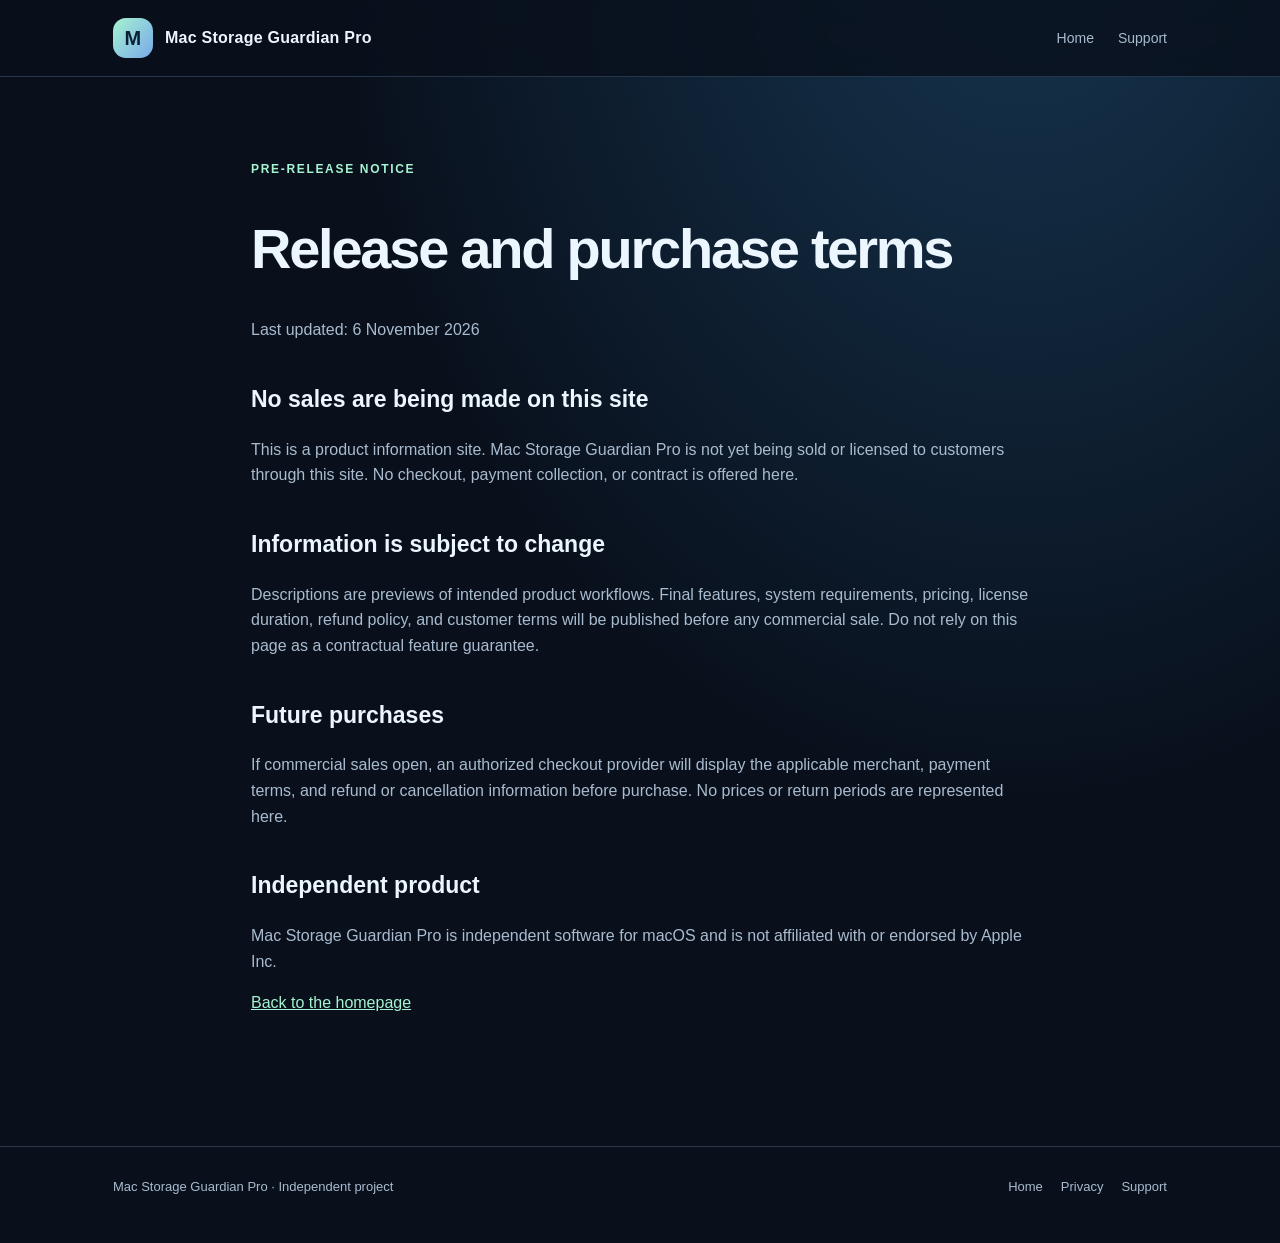
==== terms.html @ fa02486b "Launch public MSG Pro pre-release information site" ====
<!doctype html><html lang="en"><head><meta charset="utf-8"><meta name="viewport" content="width=device-width,initial-scale=1"><title>Release and purchase status — Mac Storage Guardian Pro</title><link rel="stylesheet" href="style.css"></head><body>
<header><div class="shell nav"><a class="brand" href="./"><span class="mark">M</span>Mac Storage Guardian Pro</a><nav class="navlinks"><a href="./">Home</a><a href="support.html">Support</a></nav></div></header>
<main class="article"><span class="kicker">Pre-release notice</span><h1>Release and purchase terms</h1><p>Last updated: 6 November 2026</p>
<h2>No sales are being made on this site</h2><p>This is a product information site. Mac Storage Guardian Pro is not yet being sold or licensed to customers through this site. No checkout, payment collection, or contract is offered here.</p>
<h2>Information is subject to change</h2><p>Descriptions are previews of intended product workflows. Final features, system requirements, pricing, license duration, refund policy, and customer terms will be published before any commercial sale. Do not rely on this page as a contractual feature guarantee.</p>
<h2>Future purchases</h2><p>If commercial sales open, an authorized checkout provider will display the applicable merchant, payment terms, and refund or cancellation information before purchase. No prices or return periods are represented here.</p>
<h2>Independent product</h2><p>Mac Storage Guardian Pro is independent software for macOS and is not affiliated with or endorsed by Apple Inc.</p><p><a href="./">Back to the homepage</a></p></main>
<footer class="foot"><div class="shell footinner"><span>Mac Storage Guardian Pro · Independent project</span><div class="footlinks"><a href="./">Home</a><a href="privacy.html">Privacy</a><a href="support.html">Support</a></div></div></footer></body></html>
---- style.css ----
:root{color-scheme:dark;--bg:#09101c;--surface:#111c2b;--line:#29384b;--text:#ecf6ff;--muted:#a9bbcf;--accent:#a5f3d0;--blue:#9bbcff;--max:1110px}
*{box-sizing:border-box}html{scroll-behavior:smooth}body{margin:0;background:radial-gradient(ellipse at 80% -10%,#163651 0%,transparent 48%),var(--bg);color:var(--text);font-family:-apple-system,BlinkMacSystemFont,"Segoe UI",Inter,sans-serif;line-height:1.6}a{color:inherit;text-decoration:none}a:focus-visible,button:focus-visible{outline:3px solid var(--blue);outline-offset:4px}.shell{max-width:var(--max);padding:0 28px;margin:auto}
header{border-bottom:1px solid #26364a;background:rgba(9,16,28,.83);backdrop-filter:blur(14px);position:sticky;top:0;z-index:10}.nav{display:flex;align-items:center;justify-content:space-between;gap:24px;min-height:76px}.brand{display:flex;align-items:center;gap:12px;font-weight:750;letter-spacing:.015em}.mark{width:40px;height:40px;display:grid;place-items:center;background:linear-gradient(130deg,#a5f3d0,#79a8ea);border-radius:13px;font-size:20px;font-weight:900;color:#092035}.navlinks{display:flex;gap:24px;font-size:14px;color:var(--muted)}.navlinks a:hover,.footlinks a:hover{color:var(--accent)}
.hero{padding:110px 0 90px;display:grid;grid-template-columns:1.15fr .85fr;gap:55px;align-items:center}.eyebrow{display:inline-block;border:1px solid #3b655f;border-radius:100px;color:var(--accent);padding:6px 14px;font-size:12px;font-weight:750;text-transform:uppercase;letter-spacing:.11em;margin-bottom:23px}.hero h1{font-size:clamp(43px,5.6vw,72px);line-height:1.05;letter-spacing:-.055em;margin:0 0 26px}.hero p{font-size:18px;color:var(--muted);max-width:575px;margin:0 0 30px}.accent{color:var(--accent)}.actions{display:flex;flex-wrap:wrap;gap:12px}.btn{border-radius:12px;display:inline-block;padding:12px 19px;border:1px solid #56776e;font-weight:700;font-size:14px;color:#0b2131;background:var(--accent)}.btn.secondary{background:transparent;color:var(--text);border-color:#465971}.small{font-size:13px;color:var(--muted);margin-top:17px}
.device{background:linear-gradient(140deg,#1a3043,#0f1c2b);border:1px solid #3b5067;border-radius:26px;padding:20px;box-shadow:0 28px 100px #0007;transform:rotate(1.5deg)}.window{overflow:hidden;border-radius:13px;border:1px solid #3a5168;background:#0e1b29}.windowhead{height:41px;border-bottom:1px solid #2b435b;display:flex;align-items:center;padding:0 16px;gap:6px}.dot{height:8px;width:8px;border-radius:50%;background:#536578}.windowbody{padding:22px}.winlabel{font-size:11px;letter-spacing:.1em;text-transform:uppercase;color:#9caec5}.wintitle{font-size:22px;font-weight:750;margin:5px 0 17px}.meter{background:#22354a;height:13px;border-radius:30px;overflow:hidden;display:flex}.meter span:nth-child(1){background:#a5f3d0;width:31%}.meter span:nth-child(2){background:#89aef5;width:27%}.meter span:nth-child(3){background:#d8bf9d;width:21%}.metricrow{display:grid;grid-template-columns:1fr 1fr;gap:10px;margin-top:19px}.metric{background:#152b3e;border:1px solid #2f4a60;border-radius:11px;padding:12px}.metric b{display:block;font-size:18px}.metric small{color:#aabfd1}.barrow{display:flex;justify-content:space-between;border-bottom:1px solid #263b4b;padding:13px 1px;font-size:13px;color:#bbcfdf}
section{padding:66px 0}.sectionhead{max-width:680px;margin-bottom:34px}.kicker{text-transform:uppercase;letter-spacing:.14em;color:var(--accent);font-size:12px;font-weight:800}.sectionhead h2,.callout h2{font-size:clamp(30px,3.7vw,44px);letter-spacing:-.035em;line-height:1.15;margin:10px 0 14px}.sectionhead p,.callout p{color:var(--muted);margin:0}.cards{display:grid;grid-template-columns:repeat(3,1fr);gap:17px}.card{background:linear-gradient(150deg,#122235,#0f1b2b);border:1px solid #304357;border-radius:17px;padding:27px;min-height:203px}.card .symbol{font-size:22px;color:var(--accent);margin-bottom:16px}.card h3{font-size:19px;margin:0 0 8px}.card p{font-size:14px;color:var(--muted);margin:0}.wide{grid-column:span 2}.callout{background:linear-gradient(100deg,#163f46,#15253c);border:1px solid #37676c;border-radius:22px;padding:45px 48px;margin-top:24px}.callout p{max-width:760px}.tags{display:flex;flex-wrap:wrap;gap:10px;margin-top:25px}.tag{padding:6px 12px;border:1px solid #47767a;border-radius:100px;font-size:12px;color:#ccebe4}
.faq{border-top:1px solid var(--line)}.faqitem{border-bottom:1px solid var(--line);padding:20px 0}.faqitem h3{font-size:17px;margin:0 0 7px}.faqitem p{color:var(--muted);margin:0;font-size:15px}.foot{border-top:1px solid var(--line);margin-top:36px;padding:30px 0 45px;color:var(--muted);font-size:13px}.footinner{display:flex;align-items:start;justify-content:space-between;gap:30px}.footlinks{display:flex;gap:18px;flex-wrap:wrap}.article{max-width:830px;margin:0 auto;padding:78px 26px}.article h1{font-size:clamp(35px,5vw,56px);letter-spacing:-.04em;line-height:1.1}.article h2{margin-top:38px;font-size:23px}.article p,.article li{color:var(--muted)}.article a{text-decoration:underline;color:var(--accent)}
@media(max-width:850px){.hero{grid-template-columns:1fr;padding:70px 0 55px;gap:36px}.device{max-width:530px}.cards{grid-template-columns:repeat(2,1fr)}}@media(max-width:570px){.shell{padding:0 20px}.nav{min-height:69px}.brand{font-size:13px}.navlinks{gap:12px;font-size:12px}.hero h1{font-size:44px}.hero p{font-size:16px}.cards{grid-template-columns:1fr}.wide{grid-column:auto}.callout{padding:28px}.footinner{flex-direction:column}}
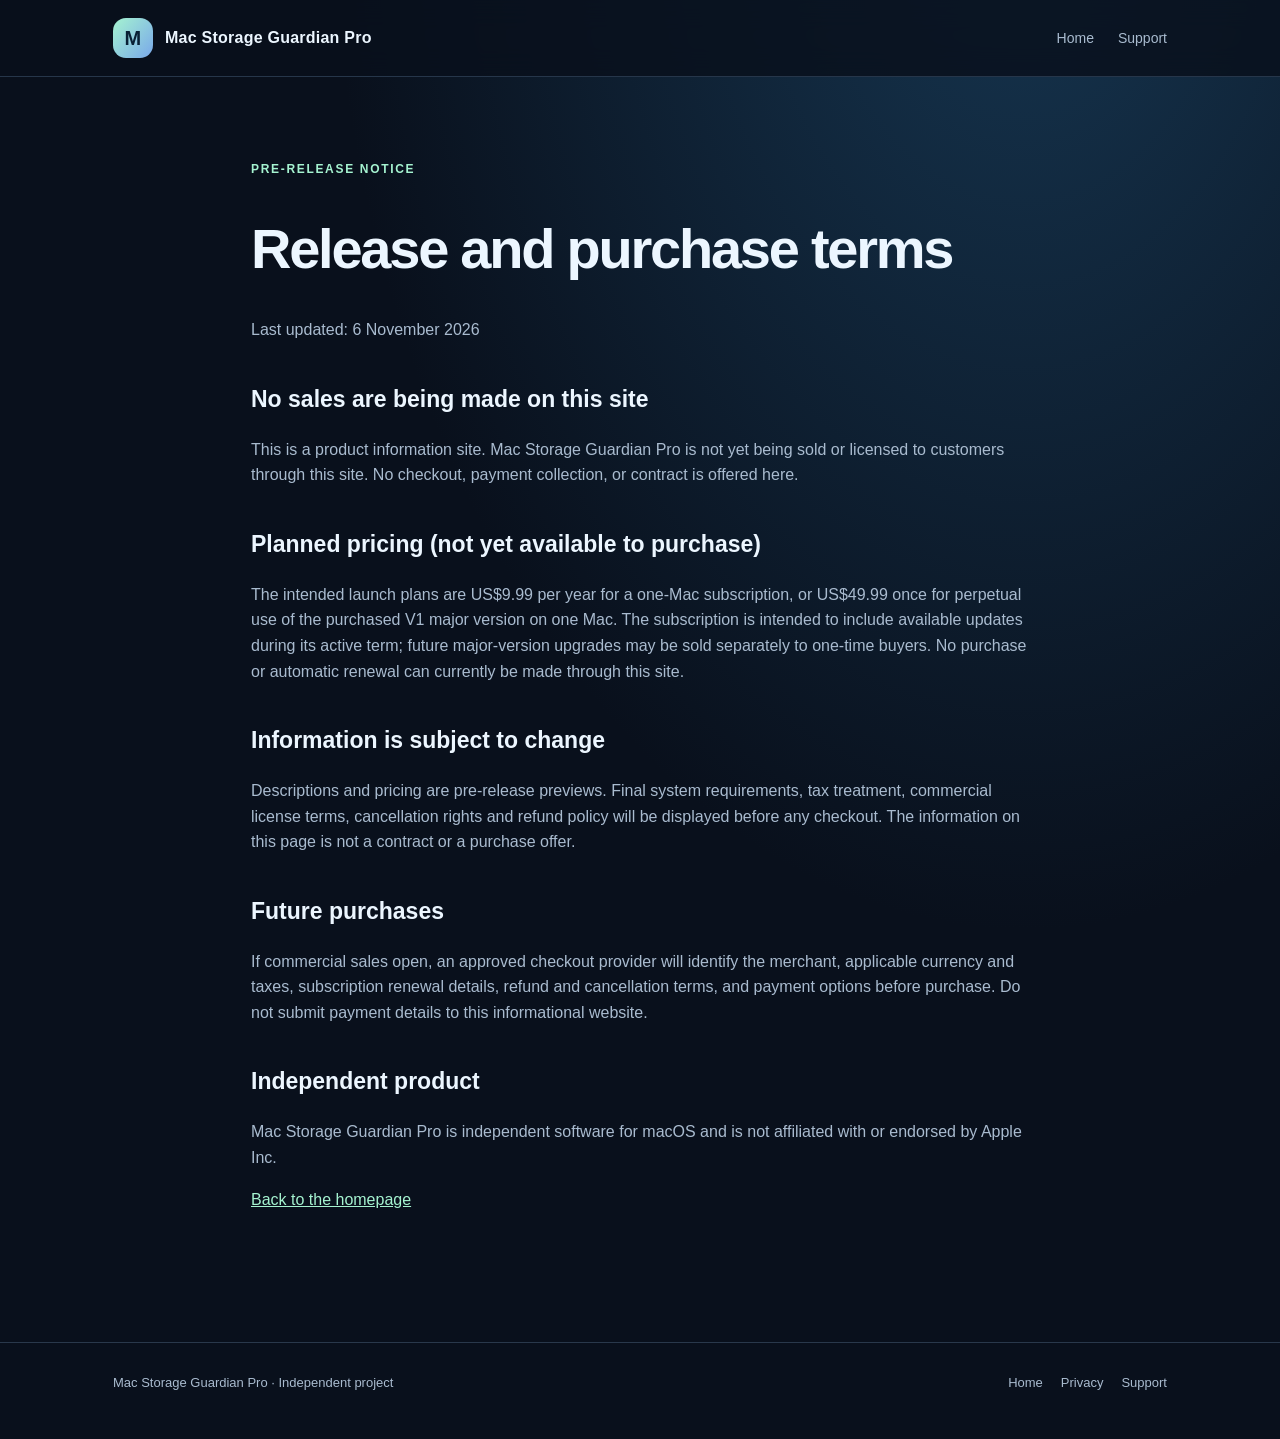
==== commit 1ffbd0b3: "Add planned USD annual and perpetual pricing to launch site" ====
--- a/terms.html
+++ b/terms.html
@@ -2,7 +2,8 @@
 <header><div class="shell nav"><a class="brand" href="./"><span class="mark">M</span>Mac Storage Guardian Pro</a><nav class="navlinks"><a href="./">Home</a><a href="support.html">Support</a></nav></div></header>
 <main class="article"><span class="kicker">Pre-release notice</span><h1>Release and purchase terms</h1><p>Last updated: 6 November 2026</p>
 <h2>No sales are being made on this site</h2><p>This is a product information site. Mac Storage Guardian Pro is not yet being sold or licensed to customers through this site. No checkout, payment collection, or contract is offered here.</p>
-<h2>Information is subject to change</h2><p>Descriptions are previews of intended product workflows. Final features, system requirements, pricing, license duration, refund policy, and customer terms will be published before any commercial sale. Do not rely on this page as a contractual feature guarantee.</p>
-<h2>Future purchases</h2><p>If commercial sales open, an authorized checkout provider will display the applicable merchant, payment terms, and refund or cancellation information before purchase. No prices or return periods are represented here.</p>
+<h2>Planned pricing (not yet available to purchase)</h2><p>The intended launch plans are US$9.99 per year for a one-Mac subscription, or US$49.99 once for perpetual use of the purchased V1 major version on one Mac. The subscription is intended to include available updates during its active term; future major-version upgrades may be sold separately to one-time buyers. No purchase or automatic renewal can currently be made through this site.</p>
+<h2>Information is subject to change</h2><p>Descriptions and pricing are pre-release previews. Final system requirements, tax treatment, commercial license terms, cancellation rights and refund policy will be displayed before any checkout. The information on this page is not a contract or a purchase offer.</p>
+<h2>Future purchases</h2><p>If commercial sales open, an approved checkout provider will identify the merchant, applicable currency and taxes, subscription renewal details, refund and cancellation terms, and payment options before purchase. Do not submit payment details to this informational website.</p>
 <h2>Independent product</h2><p>Mac Storage Guardian Pro is independent software for macOS and is not affiliated with or endorsed by Apple Inc.</p><p><a href="./">Back to the homepage</a></p></main>
 <footer class="foot"><div class="shell footinner"><span>Mac Storage Guardian Pro · Independent project</span><div class="footlinks"><a href="./">Home</a><a href="privacy.html">Privacy</a><a href="support.html">Support</a></div></div></footer></body></html>
--- a/style.css
+++ b/style.css
@@ -4,5 +4,5 @@
 .hero{padding:110px 0 90px;display:grid;grid-template-columns:1.15fr .85fr;gap:55px;align-items:center}.eyebrow{display:inline-block;border:1px solid #3b655f;border-radius:100px;color:var(--accent);padding:6px 14px;font-size:12px;font-weight:750;text-transform:uppercase;letter-spacing:.11em;margin-bottom:23px}.hero h1{font-size:clamp(43px,5.6vw,72px);line-height:1.05;letter-spacing:-.055em;margin:0 0 26px}.hero p{font-size:18px;color:var(--muted);max-width:575px;margin:0 0 30px}.accent{color:var(--accent)}.actions{display:flex;flex-wrap:wrap;gap:12px}.btn{border-radius:12px;display:inline-block;padding:12px 19px;border:1px solid #56776e;font-weight:700;font-size:14px;color:#0b2131;background:var(--accent)}.btn.secondary{background:transparent;color:var(--text);border-color:#465971}.small{font-size:13px;color:var(--muted);margin-top:17px}
 .device{background:linear-gradient(140deg,#1a3043,#0f1c2b);border:1px solid #3b5067;border-radius:26px;padding:20px;box-shadow:0 28px 100px #0007;transform:rotate(1.5deg)}.window{overflow:hidden;border-radius:13px;border:1px solid #3a5168;background:#0e1b29}.windowhead{height:41px;border-bottom:1px solid #2b435b;display:flex;align-items:center;padding:0 16px;gap:6px}.dot{height:8px;width:8px;border-radius:50%;background:#536578}.windowbody{padding:22px}.winlabel{font-size:11px;letter-spacing:.1em;text-transform:uppercase;color:#9caec5}.wintitle{font-size:22px;font-weight:750;margin:5px 0 17px}.meter{background:#22354a;height:13px;border-radius:30px;overflow:hidden;display:flex}.meter span:nth-child(1){background:#a5f3d0;width:31%}.meter span:nth-child(2){background:#89aef5;width:27%}.meter span:nth-child(3){background:#d8bf9d;width:21%}.metricrow{display:grid;grid-template-columns:1fr 1fr;gap:10px;margin-top:19px}.metric{background:#152b3e;border:1px solid #2f4a60;border-radius:11px;padding:12px}.metric b{display:block;font-size:18px}.metric small{color:#aabfd1}.barrow{display:flex;justify-content:space-between;border-bottom:1px solid #263b4b;padding:13px 1px;font-size:13px;color:#bbcfdf}
 section{padding:66px 0}.sectionhead{max-width:680px;margin-bottom:34px}.kicker{text-transform:uppercase;letter-spacing:.14em;color:var(--accent);font-size:12px;font-weight:800}.sectionhead h2,.callout h2{font-size:clamp(30px,3.7vw,44px);letter-spacing:-.035em;line-height:1.15;margin:10px 0 14px}.sectionhead p,.callout p{color:var(--muted);margin:0}.cards{display:grid;grid-template-columns:repeat(3,1fr);gap:17px}.card{background:linear-gradient(150deg,#122235,#0f1b2b);border:1px solid #304357;border-radius:17px;padding:27px;min-height:203px}.card .symbol{font-size:22px;color:var(--accent);margin-bottom:16px}.card h3{font-size:19px;margin:0 0 8px}.card p{font-size:14px;color:var(--muted);margin:0}.wide{grid-column:span 2}.callout{background:linear-gradient(100deg,#163f46,#15253c);border:1px solid #37676c;border-radius:22px;padding:45px 48px;margin-top:24px}.callout p{max-width:760px}.tags{display:flex;flex-wrap:wrap;gap:10px;margin-top:25px}.tag{padding:6px 12px;border:1px solid #47767a;border-radius:100px;font-size:12px;color:#ccebe4}
-.faq{border-top:1px solid var(--line)}.faqitem{border-bottom:1px solid var(--line);padding:20px 0}.faqitem h3{font-size:17px;margin:0 0 7px}.faqitem p{color:var(--muted);margin:0;font-size:15px}.foot{border-top:1px solid var(--line);margin-top:36px;padding:30px 0 45px;color:var(--muted);font-size:13px}.footinner{display:flex;align-items:start;justify-content:space-between;gap:30px}.footlinks{display:flex;gap:18px;flex-wrap:wrap}.article{max-width:830px;margin:0 auto;padding:78px 26px}.article h1{font-size:clamp(35px,5vw,56px);letter-spacing:-.04em;line-height:1.1}.article h2{margin-top:38px;font-size:23px}.article p,.article li{color:var(--muted)}.article a{text-decoration:underline;color:var(--accent)}
-@media(max-width:850px){.hero{grid-template-columns:1fr;padding:70px 0 55px;gap:36px}.device{max-width:530px}.cards{grid-template-columns:repeat(2,1fr)}}@media(max-width:570px){.shell{padding:0 20px}.nav{min-height:69px}.brand{font-size:13px}.navlinks{gap:12px;font-size:12px}.hero h1{font-size:44px}.hero p{font-size:16px}.cards{grid-template-columns:1fr}.wide{grid-column:auto}.callout{padding:28px}.footinner{flex-direction:column}}+.pricing-section{border-top:1px solid var(--line)}.pricing-grid{display:grid;grid-template-columns:repeat(2,minmax(0,1fr));gap:18px}.pricing-plan{border-radius:17px;border:1px solid #38566a;background:linear-gradient(135deg,#13273a,#122039);padding:30px;min-height:210px}.pricing-plan h3{font-size:clamp(29px,3.2vw,42px);letter-spacing:-.035em;margin:12px 0}.pricing-plan h3 small{font-size:15px;letter-spacing:0;color:var(--muted);font-weight:500}.pricing-plan p{font-size:14px;color:var(--muted);margin:0}.faq{border-top:1px solid var(--line)}.faqitem{border-bottom:1px solid var(--line);padding:20px 0}.faqitem h3{font-size:17px;margin:0 0 7px}.faqitem p{color:var(--muted);margin:0;font-size:15px}.foot{border-top:1px solid var(--line);margin-top:36px;padding:30px 0 45px;color:var(--muted);font-size:13px}.footinner{display:flex;align-items:start;justify-content:space-between;gap:30px}.footlinks{display:flex;gap:18px;flex-wrap:wrap}.article{max-width:830px;margin:0 auto;padding:78px 26px}.article h1{font-size:clamp(35px,5vw,56px);letter-spacing:-.04em;line-height:1.1}.article h2{margin-top:38px;font-size:23px}.article p,.article li{color:var(--muted)}.article a{text-decoration:underline;color:var(--accent)}
+@media(max-width:850px){.hero{grid-template-columns:1fr;padding:70px 0 55px;gap:36px}.device{max-width:530px}.cards{grid-template-columns:repeat(2,1fr)}}@media(max-width:570px){.shell{padding:0 20px}.nav{min-height:69px}.brand{font-size:13px}.navlinks{gap:12px;font-size:12px}.hero h1{font-size:44px}.hero p{font-size:16px}.cards,.pricing-grid{grid-template-columns:1fr}.wide{grid-column:auto}.callout{padding:28px}.footinner{flex-direction:column}}
